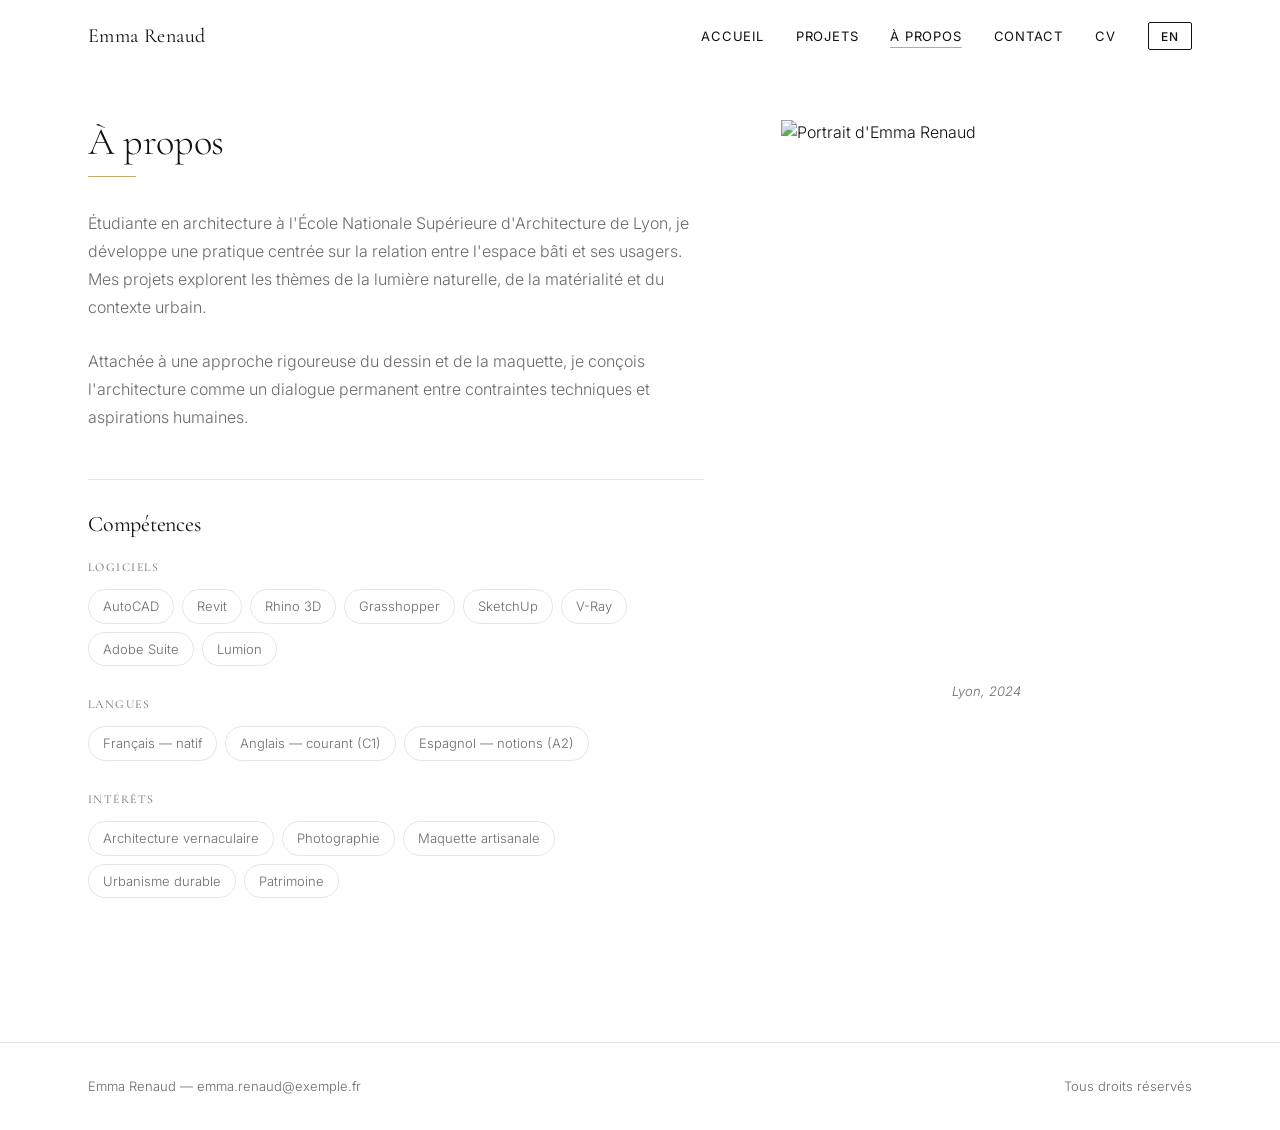
==== a-propos.html @ 85565e84 "feat: portfolio architecture statique — 5 pages, bilingue FR/EN, 8 projets fictifs Structure complèt" ====
<!DOCTYPE html>
<html lang="fr">
<head>
  <meta charset="UTF-8">
  <meta name="viewport" content="width=device-width, initial-scale=1.0">
  <title>À propos — Emma Renaud Architecte</title>
  <meta name="description" content="À propos d'Emma Renaud, étudiante en architecture à Lyon.">

  <link rel="preconnect" href="https://fonts.googleapis.com">
  <link rel="preconnect" href="https://fonts.gstatic.com" crossorigin>
  <link rel="stylesheet" href="https://fonts.googleapis.com/css2?family=Cormorant+Garamond:ital,wght@0,300;0,400;0,600;1,300;1,400&family=Inter:wght@300;400;500&display=swap">

  <link rel="stylesheet" href="css/style.css">
  <link rel="stylesheet" href="css/animations.css">
</head>
<body>

  <!-- ── Navigation ── -->
  <nav class="nav" role="navigation" aria-label="Navigation principale">
    <div class="container nav__inner">
      <a href="index.html" class="nav__logo">Emma Renaud</a>

      <button class="nav-toggle" aria-label="Ouvrir le menu" aria-expanded="false">
        <span></span><span></span><span></span>
      </button>

      <ul class="nav-menu" role="list">
        <li><a href="index.html"    class="nav-link" data-i18n="nav.home">Accueil</a></li>
        <li><a href="projets.html"  class="nav-link" data-i18n="nav.projects">Projets</a></li>
        <li><a href="a-propos.html" class="nav-link" data-i18n="nav.about">À propos</a></li>
        <li><a href="contact.html"  class="nav-link" data-i18n="nav.contact">Contact</a></li>
        <li><a href="cv.html"       class="nav-link" data-i18n="nav.cv">CV</a></li>
        <li>
          <button id="lang-toggle" class="btn-lang" data-i18n="lang.toggle" aria-label="Changer la langue">EN</button>
        </li>
      </ul>
    </div>
  </nav>

  <main>
    <section class="section" style="padding-top: calc(var(--nav-height) + 3rem);">
      <div class="container">

        <div class="about-grid">

          <!-- ── Texte ── -->
          <div class="about-text">
            <div class="fade-in">
              <h1 class="section-title" data-i18n="about.title">À propos</h1>
              <span class="section-title-line"></span>
            </div>

            <div class="fade-in" style="margin-top: 2rem;" data-delay="1">
              <!-- REMPLACER : votre biographie -->
              <p data-i18n="about.bio.1">
                Étudiante en architecture à l'École Nationale Supérieure d'Architecture de Lyon,
                je développe une pratique centrée sur la relation entre l'espace bâti et ses usagers.
                Mes projets explorent les thèmes de la lumière naturelle, de la matérialité et du contexte urbain.
              </p>
              <br>
              <p data-i18n="about.bio.2">
                Attachée à une approche rigoureuse du dessin et de la maquette, je conçois l'architecture
                comme un dialogue permanent entre contraintes techniques et aspirations humaines.
              </p>
            </div>

            <!-- Compétences -->
            <div class="skills-section fade-in" data-delay="2">
              <h3 data-i18n="about.skills.title">Compétences</h3>

              <div class="skills-group">
                <!-- REMPLACER : vos logiciels -->
                <h4 data-i18n="about.software">Logiciels</h4>
                <div class="tags">
                  <span class="tag">AutoCAD</span>
                  <span class="tag">Revit</span>
                  <span class="tag">Rhino 3D</span>
                  <span class="tag">Grasshopper</span>
                  <span class="tag">SketchUp</span>
                  <span class="tag">V-Ray</span>
                  <span class="tag">Adobe Suite</span>
                  <span class="tag">Lumion</span>
                </div>
              </div>

              <div class="skills-group">
                <!-- REMPLACER : vos langues -->
                <h4 data-i18n="about.languages">Langues</h4>
                <div class="tags">
                  <span class="tag" data-i18n="about.lang.fr">Français — natif</span>
                  <span class="tag" data-i18n="about.lang.en">Anglais — courant (C1)</span>
                  <span class="tag" data-i18n="about.lang.es">Espagnol — notions (A2)</span>
                </div>
              </div>

              <div class="skills-group">
                <!-- REMPLACER : vos centres d'intérêt -->
                <h4 data-i18n="about.values.title">Intérêts</h4>
                <div class="tags">
                  <span class="tag">Architecture vernaculaire</span>
                  <span class="tag">Photographie</span>
                  <span class="tag">Maquette artisanale</span>
                  <span class="tag">Urbanisme durable</span>
                  <span class="tag">Patrimoine</span>
                </div>
              </div>
            </div>
          </div>

          <!-- ── Photo ── -->
          <div class="about-photo-wrapper slide-right">
            <!--
              REMPLACER IMAGE :
              Remplacer l'attribut src ci-dessous par votre photo :
              src="images/portrait.jpg"
            -->
            <img
              src="https://picsum.photos/seed/portrait-arch/600/800"
              alt="Portrait d'Emma Renaud"
              class="about-photo"
              data-i18n-alt="about.photo.alt"
              width="600"
              height="800"
            >
            <!-- REMPLACER : légende de la photo -->
            <p class="about-photo-caption">Lyon, 2024</p>
          </div>

        </div>
      </div>
    </section>
  </main>

  <!-- ── Footer ── -->
  <footer class="footer">
    <div class="container footer__inner">
      <p>Emma Renaud — <a href="mailto:emma.renaud@exemple.fr" class="link-underline">emma.renaud@exemple.fr</a></p>
      <p data-i18n="footer.rights">Tous droits réservés</p>
    </div>
  </footer>

  <script src="data/translations.js"></script>
  <script src="js/lang.js"></script>
  <script src="js/main.js"></script>

</body>
</html>
---- css/style.css ----
/* ============================================================
   style.css — Portfolio Emma Renaud, Architecte
   REMPLACER : "Emma Renaud" par votre nom partout dans ce projet
   ============================================================ */

/* ── Variables ───────────────────────────────────────────── */
:root {
  --font-serif:         'Cormorant Garamond', Georgia, serif;
  --font-sans:          'Inter', system-ui, -apple-system, sans-serif;

  --color-bg:           #FFFFFF;
  --color-text:         #111111;
  --color-muted:        #6B6B6B;
  --color-accent:       #C9A96E;
  --color-accent-dark:  #A8854A;
  --color-border:       #E5E5E5;
  --color-card-bg:      #F8F8F6;
  --color-overlay:      rgba(10, 10, 10, 0.72);

  --nav-height:         72px;
  --max-width:          1200px;
  --page-padding:       clamp(1.25rem, 5vw, 3rem);

  --radius:             2px;
  --transition-fast:    150ms ease;
  --transition-med:     300ms ease;
  --transition-slow:    600ms cubic-bezier(0.25, 0.46, 0.45, 0.94);
}

/* ── Reset ───────────────────────────────────────────────── */
*, *::before, *::after { box-sizing: border-box; margin: 0; padding: 0; }

html { scroll-behavior: smooth; font-size: 16px; }

body {
  font-family: var(--font-sans);
  font-weight: 300;
  background: var(--color-bg);
  color: var(--color-text);
  line-height: 1.6;
  -webkit-font-smoothing: antialiased;
}

img {
  display: block;
  max-width: 100%;
  height: auto;
}

a {
  color: inherit;
  text-decoration: none;
}

ul { list-style: none; }

button {
  font-family: inherit;
  cursor: pointer;
  border: none;
  background: none;
}

/* ── Typographie ─────────────────────────────────────────── */
h1, h2, h3, h4 {
  font-family: var(--font-serif);
  font-weight: 400;
  line-height: 1.15;
  letter-spacing: -0.01em;
}

h1 { font-size: clamp(3rem, 8vw, 7rem); }
h2 { font-size: clamp(2rem, 4vw, 3.5rem); }
h3 { font-size: clamp(1.25rem, 2vw, 1.75rem); }
h4 { font-size: 1.125rem; }

p {
  font-size: 1rem;
  line-height: 1.75;
  color: var(--color-muted);
}

/* ── Utilitaires ─────────────────────────────────────────── */
.container {
  width: 100%;
  max-width: var(--max-width);
  margin-inline: auto;
  padding-inline: var(--page-padding);
}

.section {
  padding-block: clamp(4rem, 10vw, 7rem);
}

.section-title {
  font-family: var(--font-serif);
  font-size: clamp(1.75rem, 3vw, 2.5rem);
  font-weight: 300;
  margin-bottom: 0.5rem;
}

.section-subtitle {
  font-size: 0.9375rem;
  color: var(--color-muted);
  margin-bottom: 3rem;
}

.text-accent { color: var(--color-accent); }

/* ── Boutons ─────────────────────────────────────────────── */
.btn {
  display: inline-flex;
  align-items: center;
  gap: 0.5rem;
  padding: 0.875rem 2rem;
  font-family: var(--font-sans);
  font-size: 0.8125rem;
  font-weight: 500;
  letter-spacing: 0.08em;
  text-transform: uppercase;
  transition: background var(--transition-fast), color var(--transition-fast), border-color var(--transition-fast);
  border-radius: var(--radius);
}

.btn-primary {
  background: var(--color-text);
  color: var(--color-bg);
  border: 1px solid var(--color-text);
}
.btn-primary:hover {
  background: var(--color-accent);
  border-color: var(--color-accent);
}

.btn-outline {
  background: transparent;
  color: var(--color-text);
  border: 1px solid var(--color-text);
}
.btn-outline:hover {
  background: var(--color-text);
  color: var(--color-bg);
}

.btn-outline-light {
  background: transparent;
  color: var(--color-bg);
  border: 1px solid rgba(255, 255, 255, 0.6);
}
.btn-outline-light:hover {
  background: var(--color-bg);
  color: var(--color-text);
  border-color: var(--color-bg);
}

/* ── Navigation ──────────────────────────────────────────── */
.nav {
  position: fixed;
  top: 0;
  left: 0;
  right: 0;
  z-index: 100;
  height: var(--nav-height);
  transition: background var(--transition-med), box-shadow var(--transition-med);
}

.nav--scrolled {
  background: rgba(255, 255, 255, 0.96);
  backdrop-filter: blur(12px);
  -webkit-backdrop-filter: blur(12px);
  box-shadow: 0 1px 0 var(--color-border);
}

/* Nav transparente sur hero uniquement */
.nav--hero {
  background: transparent;
}
.nav--hero .nav__logo,
.nav--hero .nav-link,
.nav--hero .btn-lang {
  color: #FFFFFF;
}
.nav--hero.nav--scrolled .nav__logo,
.nav--hero.nav--scrolled .nav-link,
.nav--hero.nav--scrolled .btn-lang {
  color: var(--color-text);
}

.nav__inner {
  display: flex;
  align-items: center;
  justify-content: space-between;
  height: 100%;
}

.nav__logo {
  font-family: var(--font-serif);
  font-size: 1.25rem;
  font-weight: 400;
  letter-spacing: 0.02em;
  transition: color var(--transition-fast);
  flex-shrink: 0;
}
.nav__logo:hover { color: var(--color-accent); }

.nav-menu {
  display: flex;
  align-items: center;
  gap: 2rem;
}

.nav-link {
  position: relative;
  font-size: 0.8125rem;
  font-weight: 400;
  letter-spacing: 0.06em;
  text-transform: uppercase;
  transition: color var(--transition-fast);
  padding-bottom: 2px;
}

.nav-link::after {
  content: '';
  position: absolute;
  bottom: -2px;
  left: 0;
  right: 0;
  height: 1px;
  background: var(--color-accent);
  transform: scaleX(0);
  transform-origin: left;
  transition: transform var(--transition-med);
}

.nav-link:hover::after,
.nav-link.active::after {
  transform: scaleX(1);
}

.nav-link:hover { color: var(--color-accent); }

.btn-lang {
  font-size: 0.75rem;
  font-weight: 500;
  letter-spacing: 0.1em;
  text-transform: uppercase;
  padding: 0.35rem 0.75rem;
  border: 1px solid currentColor;
  border-radius: var(--radius);
  transition: background var(--transition-fast), color var(--transition-fast);
  color: inherit;
}
.btn-lang:hover {
  background: var(--color-accent);
  color: #fff;
  border-color: var(--color-accent);
}

/* Hamburger — mobile */
.nav-toggle {
  display: none;
  flex-direction: column;
  gap: 5px;
  padding: 6px;
  z-index: 110;
}
.nav-toggle span {
  display: block;
  width: 24px;
  height: 1.5px;
  background: currentColor;
  transition: transform var(--transition-med), opacity var(--transition-fast);
  transform-origin: center;
}
.nav-toggle[aria-expanded="true"] span:nth-child(1) { transform: translateY(6.5px) rotate(45deg); }
.nav-toggle[aria-expanded="true"] span:nth-child(2) { opacity: 0; }
.nav-toggle[aria-expanded="true"] span:nth-child(3) { transform: translateY(-6.5px) rotate(-45deg); }

/* ── Hero (index.html) ───────────────────────────────────── */
.hero {
  position: relative;
  min-height: 100dvh;
  display: flex;
  align-items: center;
  justify-content: center;
  text-align: center;
  overflow: hidden;
  background: #0f0f0f;
  color: #fff;
}

.hero__bg {
  position: absolute;
  inset: 0;
  /* REMPLACER IMAGE HERO → background-image: url('images/hero.jpg'); */
  background-image:
    linear-gradient(160deg, #1a1a2e 0%, #0f0f0f 60%, #1a0a00 100%);
  background-size: cover;
  background-position: center;
  opacity: 0.85;
}

.hero__overlay {
  position: absolute;
  inset: 0;
  background: linear-gradient(to bottom, rgba(0,0,0,0.2) 0%, rgba(0,0,0,0.5) 100%);
}

.hero__content {
  position: relative;
  z-index: 1;
  max-width: 800px;
  padding-inline: var(--page-padding);
}

.hero__eyebrow {
  font-size: 0.8125rem;
  font-weight: 400;
  letter-spacing: 0.2em;
  text-transform: uppercase;
  color: var(--color-accent);
  margin-bottom: 1.5rem;
}

.hero__title {
  font-family: var(--font-serif);
  font-size: clamp(3.5rem, 10vw, 8rem);
  font-weight: 300;
  line-height: 1.05;
  color: #fff;
  margin-bottom: 1.5rem;
}

.hero__tagline {
  font-size: clamp(1rem, 2vw, 1.25rem);
  font-weight: 300;
  color: rgba(255,255,255,0.7);
  letter-spacing: 0.03em;
  margin-bottom: 2.5rem;
}

.hero__cta {
  display: inline-flex;
  gap: 1rem;
  flex-wrap: wrap;
  justify-content: center;
}

.hero__scroll {
  position: absolute;
  bottom: 2rem;
  left: 50%;
  transform: translateX(-50%);
  display: flex;
  flex-direction: column;
  align-items: center;
  gap: 0.5rem;
  font-size: 0.6875rem;
  letter-spacing: 0.15em;
  text-transform: uppercase;
  color: rgba(255,255,255,0.5);
  z-index: 1;
}

.hero__scroll-line {
  width: 1px;
  height: 48px;
  background: linear-gradient(to bottom, rgba(255,255,255,0.5), transparent);
  animation: scrollPulse 2s ease-in-out infinite;
}

@keyframes scrollPulse {
  0%, 100% { opacity: 0.5; transform: scaleY(1); }
  50%       { opacity: 1;   transform: scaleY(0.6); }
}

/* ── Grille projets ──────────────────────────────────────── */
.projects-grid {
  display: grid;
  grid-template-columns: repeat(auto-fill, minmax(340px, 1fr));
  gap: 1.5rem;
}

.project-card {
  position: relative;
  background: var(--color-card-bg);
  overflow: hidden;
  border-radius: var(--radius);
  cursor: pointer;
}

.project-card__img-wrapper {
  position: relative;
  overflow: hidden;
  aspect-ratio: 4 / 3;
  background: var(--color-border);
}

.project-img {
  width: 100%;
  height: 100%;
  object-fit: cover;
  transition: transform var(--transition-slow);
}

.project-card:hover .project-img {
  transform: scale(1.05);
}

.project-overlay {
  position: absolute;
  inset: 0;
  background: var(--color-overlay);
  display: flex;
  align-items: flex-end;
  padding: 1.25rem;
  opacity: 0;
  transition: opacity var(--transition-med);
}

.project-card:hover .project-overlay {
  opacity: 1;
}

.project-overlay__type {
  font-size: 0.75rem;
  font-weight: 400;
  letter-spacing: 0.1em;
  text-transform: uppercase;
  color: rgba(255,255,255,0.85);
  border-bottom: 1px solid var(--color-accent);
  padding-bottom: 2px;
}

.project-card__info {
  padding: 1.25rem 1.25rem 1.5rem;
}

.project-card__title {
  font-family: var(--font-serif);
  font-size: 1.375rem;
  font-weight: 400;
  margin-bottom: 0.25rem;
  transition: color var(--transition-fast);
}

.project-card:hover .project-card__title {
  color: var(--color-accent);
}

.project-card__meta {
  font-size: 0.8125rem;
  color: var(--color-muted);
  font-weight: 300;
}

/* ── À propos ────────────────────────────────────────────── */
.about-grid {
  display: grid;
  grid-template-columns: 3fr 2fr;
  gap: clamp(2rem, 6vw, 5rem);
  align-items: start;
}

.about-text p + p {
  margin-top: 1.25rem;
}

.about-text h2 {
  margin-bottom: 1.5rem;
}

.about-photo-wrapper {
  position: relative;
}

.about-photo {
  width: 100%;
  aspect-ratio: 3 / 4;
  object-fit: cover;
  filter: grayscale(20%);
  transition: filter var(--transition-med);
}

.about-photo:hover { filter: grayscale(0%); }

.about-photo-caption {
  margin-top: 0.75rem;
  font-size: 0.8125rem;
  color: var(--color-muted);
  text-align: center;
  font-style: italic;
}

.skills-section {
  margin-top: 3rem;
  padding-top: 2rem;
  border-top: 1px solid var(--color-border);
}

.skills-section h3 {
  font-family: var(--font-serif);
  font-size: 1.375rem;
  font-weight: 400;
  margin-bottom: 1.5rem;
}

.skills-group {
  margin-bottom: 2rem;
}

.skills-group h4 {
  font-size: 0.75rem;
  letter-spacing: 0.12em;
  text-transform: uppercase;
  color: var(--color-muted);
  margin-bottom: 0.875rem;
}

.tags {
  display: flex;
  flex-wrap: wrap;
  gap: 0.5rem;
}

.tag {
  padding: 0.375rem 0.875rem;
  font-size: 0.8125rem;
  border: 1px solid var(--color-border);
  border-radius: 100px;
  color: var(--color-muted);
  transition: border-color var(--transition-fast), color var(--transition-fast);
}

.tag:hover {
  border-color: var(--color-accent);
  color: var(--color-accent);
}

/* ── Contact ─────────────────────────────────────────────── */
.contact-grid {
  display: grid;
  grid-template-columns: 1fr 1fr;
  gap: clamp(2rem, 6vw, 5rem);
  align-items: start;
}

.contact-info h2 {
  margin-bottom: 1rem;
}

.contact-info p {
  margin-bottom: 2rem;
}

.contact-detail {
  display: flex;
  flex-direction: column;
  gap: 1rem;
}

.contact-detail-item {
  display: flex;
  flex-direction: column;
  gap: 0.2rem;
}

.contact-detail-label {
  font-size: 0.6875rem;
  font-weight: 500;
  letter-spacing: 0.12em;
  text-transform: uppercase;
  color: var(--color-muted);
}

.contact-detail-value {
  font-size: 0.9375rem;
  color: var(--color-text);
}

.contact-detail-value a:hover { color: var(--color-accent); }

/* Formulaire */
.form {
  display: flex;
  flex-direction: column;
  gap: 1.25rem;
}

.form-group {
  display: flex;
  flex-direction: column;
  gap: 0.375rem;
}

.form-label {
  font-size: 0.75rem;
  font-weight: 500;
  letter-spacing: 0.08em;
  text-transform: uppercase;
  color: var(--color-muted);
}

.form-input,
.form-select,
.form-textarea {
  width: 100%;
  padding: 0.875rem 1rem;
  font-family: var(--font-sans);
  font-size: 0.9375rem;
  font-weight: 300;
  color: var(--color-text);
  background: var(--color-bg);
  border: 1px solid var(--color-border);
  border-radius: var(--radius);
  outline: none;
  transition: border-color var(--transition-fast), box-shadow var(--transition-fast);
  appearance: none;
}

.form-input:focus,
.form-select:focus,
.form-textarea:focus {
  border-color: var(--color-accent);
  box-shadow: 0 0 0 3px rgba(201, 169, 110, 0.15);
}

.form-textarea {
  min-height: 140px;
  resize: vertical;
}

.form-checkbox {
  display: flex;
  align-items: flex-start;
  gap: 0.75rem;
  cursor: pointer;
}

.form-checkbox input[type="checkbox"] {
  width: 16px;
  height: 16px;
  min-width: 16px;
  margin-top: 3px;
  accent-color: var(--color-accent);
  cursor: pointer;
}

.form-checkbox-label {
  font-size: 0.8125rem;
  color: var(--color-muted);
  line-height: 1.5;
}

.form-success {
  display: none;
  padding: 1rem 1.25rem;
  background: rgba(201, 169, 110, 0.1);
  border: 1px solid rgba(201, 169, 110, 0.3);
  border-radius: var(--radius);
  color: var(--color-accent-dark);
  font-size: 0.9375rem;
}

/* ── CV ──────────────────────────────────────────────────── */
.cv-header {
  display: flex;
  align-items: flex-end;
  justify-content: space-between;
  margin-bottom: 3rem;
  padding-bottom: 2rem;
  border-bottom: 1px solid var(--color-border);
  flex-wrap: wrap;
  gap: 1.5rem;
}

.cv-header h1 {
  font-size: clamp(2rem, 4vw, 3rem);
  font-weight: 300;
}

.cv-header-sub {
  font-size: 1rem;
  color: var(--color-muted);
  margin-top: 0.25rem;
}

.cv-columns {
  display: grid;
  grid-template-columns: 2fr 1fr;
  gap: clamp(2rem, 5vw, 4rem);
  align-items: start;
}

.cv-section {
  margin-bottom: 3rem;
}

.cv-section-title {
  font-size: 0.6875rem;
  font-weight: 500;
  letter-spacing: 0.18em;
  text-transform: uppercase;
  color: var(--color-accent);
  margin-bottom: 1.5rem;
  padding-bottom: 0.5rem;
  border-bottom: 1px solid var(--color-border);
}

.cv-timeline {
  display: flex;
  flex-direction: column;
  gap: 0;
}

.cv-entry {
  position: relative;
  padding-left: 1.5rem;
  padding-bottom: 2rem;
}

.cv-entry::before {
  content: '';
  position: absolute;
  left: 0;
  top: 8px;
  bottom: 0;
  width: 1px;
  background: var(--color-border);
}

.cv-entry::after {
  content: '';
  position: absolute;
  left: -3px;
  top: 8px;
  width: 7px;
  height: 7px;
  border-radius: 50%;
  background: var(--color-accent);
}

.cv-entry:last-child::before { display: none; }

.cv-entry-period {
  font-size: 0.75rem;
  font-weight: 500;
  letter-spacing: 0.08em;
  color: var(--color-accent);
  margin-bottom: 0.25rem;
}

.cv-entry-title {
  font-family: var(--font-serif);
  font-size: 1.125rem;
  font-weight: 400;
  margin-bottom: 0.125rem;
}

.cv-entry-subtitle {
  font-size: 0.875rem;
  color: var(--color-muted);
  margin-bottom: 0.5rem;
}

.cv-entry-desc {
  font-size: 0.875rem;
  color: var(--color-muted);
  line-height: 1.65;
}

.cv-sidebar .cv-section {
  margin-bottom: 2.5rem;
}

.cv-skill-item {
  display: flex;
  justify-content: space-between;
  align-items: center;
  padding: 0.5rem 0;
  border-bottom: 1px solid var(--color-border);
  font-size: 0.875rem;
}

.cv-skill-item:first-child { border-top: 1px solid var(--color-border); }

.cv-skill-name { color: var(--color-text); }
.cv-skill-level { color: var(--color-muted); font-size: 0.8125rem; }

/* ── Footer ──────────────────────────────────────────────── */
.footer {
  padding-block: 2rem;
  border-top: 1px solid var(--color-border);
  margin-top: auto;
}

.footer__inner {
  display: flex;
  justify-content: space-between;
  align-items: center;
  flex-wrap: wrap;
  gap: 0.75rem;
}

.footer p {
  font-size: 0.8125rem;
  color: var(--color-muted);
}

.footer a:hover { color: var(--color-accent); }

/* ── Divider ─────────────────────────────────────────────── */
.divider {
  width: 48px;
  height: 1px;
  background: var(--color-accent);
  margin-block: 1.5rem;
}

/* ── Responsive ──────────────────────────────────────────── */
@media (max-width: 900px) {
  .about-grid { grid-template-columns: 1fr; }
  .about-photo-wrapper { order: -1; max-width: 320px; }
  .contact-grid { grid-template-columns: 1fr; }
  .cv-columns { grid-template-columns: 1fr; }
}

@media (max-width: 640px) {
  .projects-grid {
    grid-template-columns: 1fr;
  }

  .nav-toggle { display: flex; }

  .nav-menu {
    position: fixed;
    top: var(--nav-height);
    left: 0;
    right: 0;
    background: rgba(255, 255, 255, 0.97);
    backdrop-filter: blur(12px);
    flex-direction: column;
    padding: 1.5rem var(--page-padding) 2rem;
    gap: 1.25rem;
    transform: translateY(-120%);
    opacity: 0;
    transition: transform var(--transition-med), opacity var(--transition-med);
    pointer-events: none;
    box-shadow: 0 8px 24px rgba(0,0,0,0.08);
  }

  .nav-menu.open {
    transform: translateY(0);
    opacity: 1;
    pointer-events: auto;
  }

  .nav-link { font-size: 1rem; padding: 0.25rem 0; }

  .footer__inner { flex-direction: column; text-align: center; }
}
---- css/animations.css ----
/* ============================================================
   animations.css — Transitions et effets du portfolio
   ============================================================ */

/* ── Transition de page ──────────────────────────────────── */
body {
  animation: pageFadeIn 0.45s ease both;
}

@keyframes pageFadeIn {
  from { opacity: 0; transform: translateY(8px); }
  to   { opacity: 1; transform: translateY(0); }
}

/* ── Révélation au scroll (Intersection Observer) ────────── */
.fade-in {
  opacity: 0;
  transform: translateY(28px);
  transition: opacity 0.65s ease, transform 0.65s ease;
}

.fade-in.visible {
  opacity: 1;
  transform: translateY(0);
}

/* Variantes de délai pour effet stagger sur les cartes */
.fade-in[data-delay="1"] { transition-delay:  80ms; }
.fade-in[data-delay="2"] { transition-delay: 160ms; }
.fade-in[data-delay="3"] { transition-delay: 240ms; }
.fade-in[data-delay="4"] { transition-delay: 320ms; }
.fade-in[data-delay="5"] { transition-delay: 400ms; }
.fade-in[data-delay="6"] { transition-delay: 480ms; }
.fade-in[data-delay="7"] { transition-delay: 560ms; }
.fade-in[data-delay="8"] { transition-delay: 640ms; }

/* Variante slide-right (utilisée sur À propos) */
.slide-right {
  opacity: 0;
  transform: translateX(-24px);
  transition: opacity 0.65s ease, transform 0.65s ease;
}
.slide-right.visible {
  opacity: 1;
  transform: translateX(0);
}

/* ── Hero — révélation séquentielle ──────────────────────── */
.hero-animate-1 { animation: heroReveal 1s cubic-bezier(0.25, 0.46, 0.45, 0.94) 0.2s both; }
.hero-animate-2 { animation: heroReveal 1s cubic-bezier(0.25, 0.46, 0.45, 0.94) 0.45s both; }
.hero-animate-3 { animation: heroReveal 1s cubic-bezier(0.25, 0.46, 0.45, 0.94) 0.7s both; }
.hero-animate-4 { animation: heroReveal 1s cubic-bezier(0.25, 0.46, 0.45, 0.94) 0.95s both; }

@keyframes heroReveal {
  from {
    opacity: 0;
    transform: translateY(36px);
  }
  to {
    opacity: 1;
    transform: translateY(0);
  }
}

/* ── Barre de chargement (fine ligne accent en haut) ─────── */
.page-loader {
  position: fixed;
  top: 0;
  left: 0;
  height: 2px;
  background: var(--color-accent);
  z-index: 9999;
  animation: pageLoad 0.6s ease-out both;
}

@keyframes pageLoad {
  from { width: 0%; }
  to   { width: 100%; opacity: 0; }
}

/* ── Hover liens avec soulignement ───────────────────────── */
.link-underline {
  position: relative;
  display: inline-block;
}

.link-underline::after {
  content: '';
  position: absolute;
  bottom: -2px;
  left: 0;
  width: 100%;
  height: 1px;
  background: var(--color-accent);
  transform: scaleX(0);
  transform-origin: right;
  transition: transform 0.35s ease;
}

.link-underline:hover::after {
  transform: scaleX(1);
  transform-origin: left;
}

/* ── Indicateur de scroll (hero) ─────────────────────────── */
@keyframes scrollBounce {
  0%, 100% { transform: translateX(-50%) translateY(0); }
  50%       { transform: translateX(-50%) translateY(6px); }
}

.hero__scroll {
  animation: scrollBounce 2.5s ease-in-out infinite;
}

/* ── Accent animé sur les titres de section ──────────────── */
.section-title-line {
  display: block;
  width: 0;
  height: 1px;
  background: var(--color-accent);
  margin-top: 0.75rem;
  transition: width 0.8s cubic-bezier(0.25, 0.46, 0.45, 0.94) 0.3s;
}

.visible .section-title-line,
.fade-in.visible .section-title-line {
  width: 48px;
}

/* ── Réduction des animations (accessibilité) ────────────── */
@media (prefers-reduced-motion: reduce) {
  *, *::before, *::after {
    animation-duration: 0.01ms !important;
    animation-iteration-count: 1 !important;
    transition-duration: 0.01ms !important;
  }

  .fade-in,
  .slide-right {
    opacity: 1;
    transform: none;
  }
}
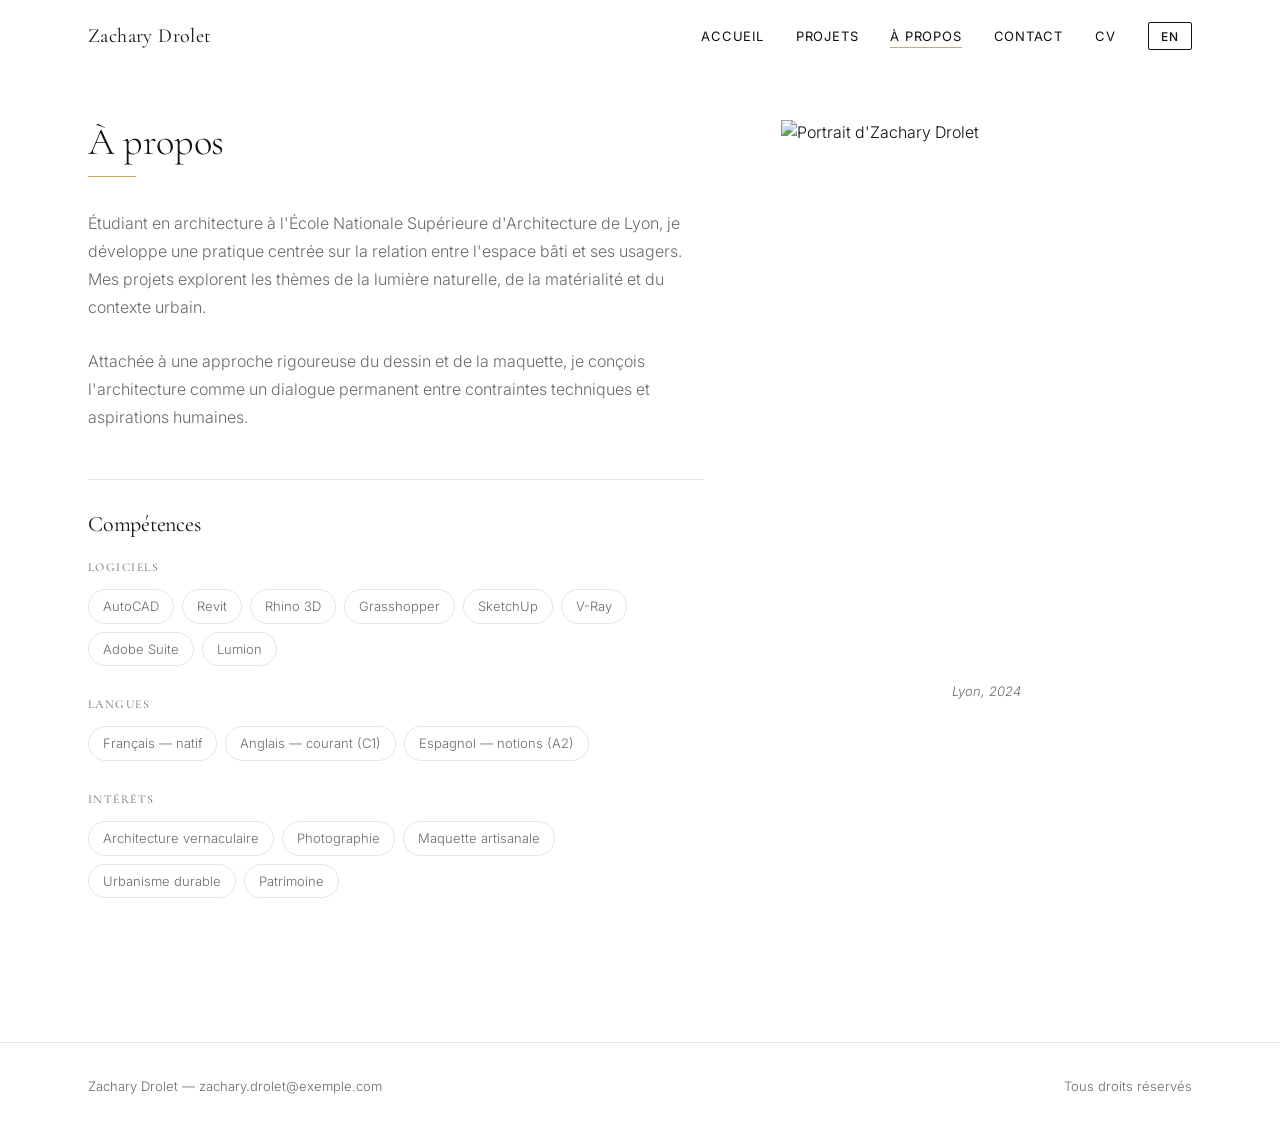
==== commit fca5df1c: "feat: nom Zachary Drolet, pages projet individuelles, contact simplifié - Remplacement de tous les c" ====
--- a/a-propos.html
+++ b/a-propos.html
@@ -3,8 +3,8 @@
 <head>
   <meta charset="UTF-8">
   <meta name="viewport" content="width=device-width, initial-scale=1.0">
-  <title>À propos — Emma Renaud Architecte</title>
-  <meta name="description" content="À propos d'Emma Renaud, étudiante en architecture à Lyon.">
+  <title>À propos — Zachary Drolet Architecte</title>
+  <meta name="description" content="À propos de Zachary Drolet, étudiant en architecture.">
 
   <link rel="preconnect" href="https://fonts.googleapis.com">
   <link rel="preconnect" href="https://fonts.gstatic.com" crossorigin>
@@ -18,7 +18,7 @@
   <!-- ── Navigation ── -->
   <nav class="nav" role="navigation" aria-label="Navigation principale">
     <div class="container nav__inner">
-      <a href="index.html" class="nav__logo">Emma Renaud</a>
+      <a href="index.html" class="nav__logo">Zachary Drolet</a>
 
       <button class="nav-toggle" aria-label="Ouvrir le menu" aria-expanded="false">
         <span></span><span></span><span></span>
@@ -116,7 +116,7 @@
             -->
             <img
               src="https://picsum.photos/seed/portrait-arch/600/800"
-              alt="Portrait d'Emma Renaud"
+              alt="Portrait d'Zachary Drolet"
               class="about-photo"
               data-i18n-alt="about.photo.alt"
               width="600"
@@ -134,7 +134,7 @@
   <!-- ── Footer ── -->
   <footer class="footer">
     <div class="container footer__inner">
-      <p>Emma Renaud — <a href="mailto:emma.renaud@exemple.fr" class="link-underline">emma.renaud@exemple.fr</a></p>
+      <p>Zachary Drolet — <a href="mailto:zachary.drolet@exemple.com" class="link-underline">zachary.drolet@exemple.com</a></p>
       <p data-i18n="footer.rights">Tous droits réservés</p>
     </div>
   </footer>
--- a/css/style.css
+++ b/css/style.css
@@ -383,10 +383,13 @@
 
 .project-card {
   position: relative;
+  display: block;
   background: var(--color-card-bg);
   overflow: hidden;
   border-radius: var(--radius);
   cursor: pointer;
+  text-decoration: none;
+  color: inherit;
 }
 
 .project-card__img-wrapper {
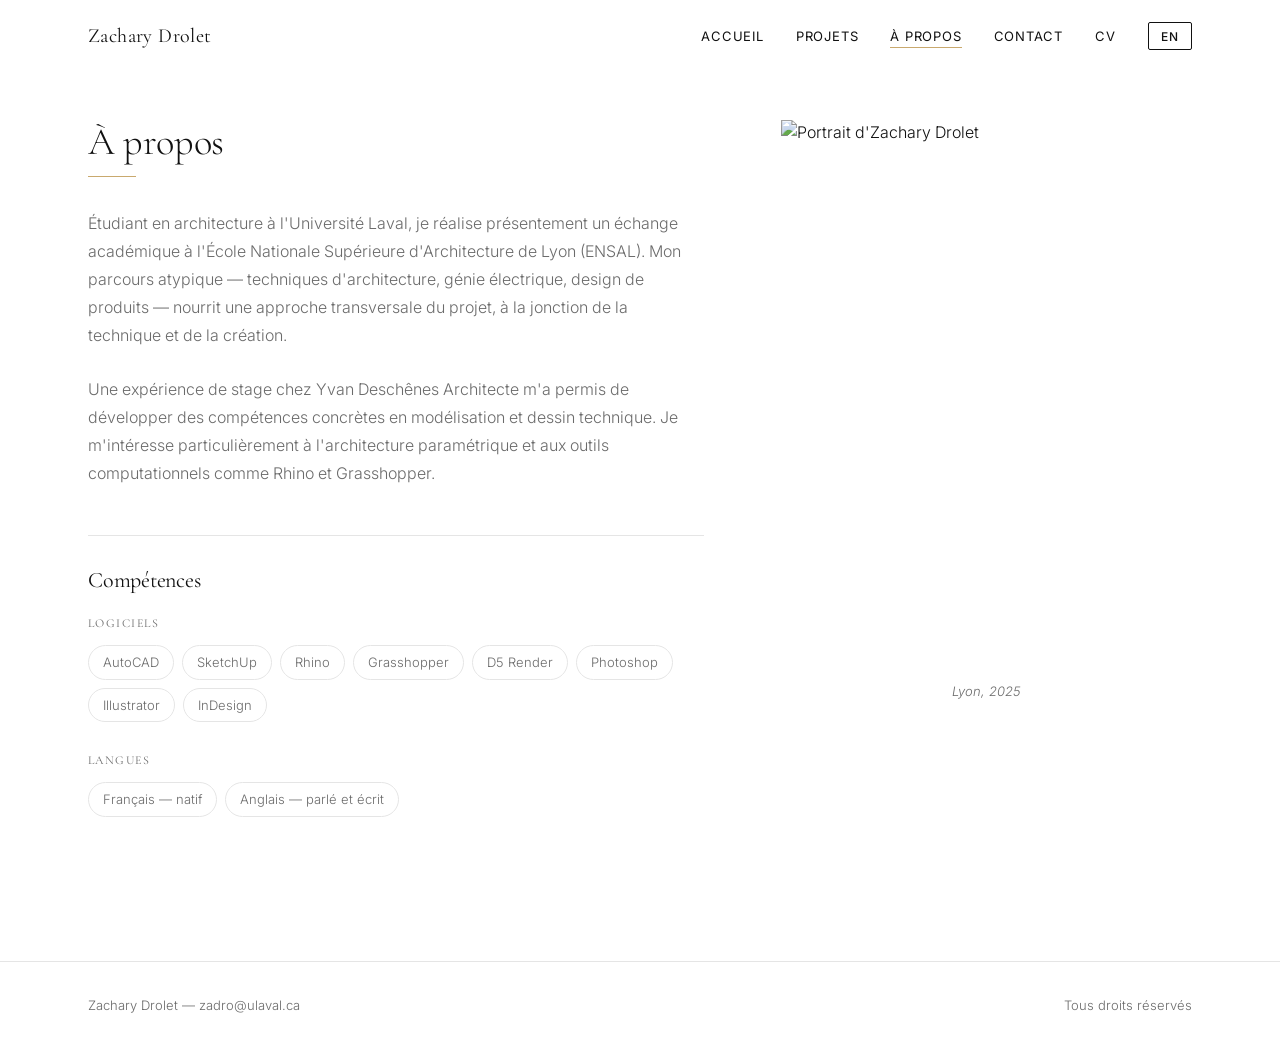
==== commit cba34d5b: "feat: mise à jour avec les informations réelles de Zachary Drolet - Email : zadro@ulaval.ca (tous le" ====
--- a/a-propos.html
+++ b/a-propos.html
@@ -51,16 +51,17 @@
             </div>
 
             <div class="fade-in" style="margin-top: 2rem;" data-delay="1">
-              <!-- REMPLACER : votre biographie -->
               <p data-i18n="about.bio.1">
-                Étudiante en architecture à l'École Nationale Supérieure d'Architecture de Lyon,
-                je développe une pratique centrée sur la relation entre l'espace bâti et ses usagers.
-                Mes projets explorent les thèmes de la lumière naturelle, de la matérialité et du contexte urbain.
+                Étudiant en architecture à l'Université Laval, je réalise présentement un échange académique
+                à l'École Nationale Supérieure d'Architecture de Lyon (ENSAL). Mon parcours atypique —
+                techniques d'architecture, génie électrique, design de produits — nourrit une approche
+                transversale du projet, à la jonction de la technique et de la création.
               </p>
               <br>
               <p data-i18n="about.bio.2">
-                Attachée à une approche rigoureuse du dessin et de la maquette, je conçois l'architecture
-                comme un dialogue permanent entre contraintes techniques et aspirations humaines.
+                Une expérience de stage chez Yvan Deschênes Architecte m'a permis de développer des
+                compétences concrètes en modélisation et dessin technique. Je m'intéresse particulièrement
+                à l'architecture paramétrique et aux outils computationnels comme Rhino et Grasshopper.
               </p>
             </div>
 
@@ -69,39 +70,24 @@
               <h3 data-i18n="about.skills.title">Compétences</h3>
 
               <div class="skills-group">
-                <!-- REMPLACER : vos logiciels -->
                 <h4 data-i18n="about.software">Logiciels</h4>
                 <div class="tags">
                   <span class="tag">AutoCAD</span>
-                  <span class="tag">Revit</span>
-                  <span class="tag">Rhino 3D</span>
+                  <span class="tag">SketchUp</span>
+                  <span class="tag">Rhino</span>
                   <span class="tag">Grasshopper</span>
-                  <span class="tag">SketchUp</span>
-                  <span class="tag">V-Ray</span>
-                  <span class="tag">Adobe Suite</span>
-                  <span class="tag">Lumion</span>
+                  <span class="tag">D5 Render</span>
+                  <span class="tag">Photoshop</span>
+                  <span class="tag">Illustrator</span>
+                  <span class="tag">InDesign</span>
                 </div>
               </div>
 
               <div class="skills-group">
-                <!-- REMPLACER : vos langues -->
                 <h4 data-i18n="about.languages">Langues</h4>
                 <div class="tags">
                   <span class="tag" data-i18n="about.lang.fr">Français — natif</span>
-                  <span class="tag" data-i18n="about.lang.en">Anglais — courant (C1)</span>
-                  <span class="tag" data-i18n="about.lang.es">Espagnol — notions (A2)</span>
-                </div>
-              </div>
-
-              <div class="skills-group">
-                <!-- REMPLACER : vos centres d'intérêt -->
-                <h4 data-i18n="about.values.title">Intérêts</h4>
-                <div class="tags">
-                  <span class="tag">Architecture vernaculaire</span>
-                  <span class="tag">Photographie</span>
-                  <span class="tag">Maquette artisanale</span>
-                  <span class="tag">Urbanisme durable</span>
-                  <span class="tag">Patrimoine</span>
+                  <span class="tag" data-i18n="about.lang.en">Anglais — parlé et écrit</span>
                 </div>
               </div>
             </div>
@@ -122,8 +108,7 @@
               width="600"
               height="800"
             >
-            <!-- REMPLACER : légende de la photo -->
-            <p class="about-photo-caption">Lyon, 2024</p>
+            <p class="about-photo-caption">Lyon, 2025</p>
           </div>
 
         </div>
@@ -134,7 +119,7 @@
   <!-- ── Footer ── -->
   <footer class="footer">
     <div class="container footer__inner">
-      <p>Zachary Drolet — <a href="mailto:zachary.drolet@exemple.com" class="link-underline">zachary.drolet@exemple.com</a></p>
+      <p>Zachary Drolet — <a href="mailto:zadro@ulaval.ca" class="link-underline">zadro@ulaval.ca</a></p>
       <p data-i18n="footer.rights">Tous droits réservés</p>
     </div>
   </footer>
--- a/css/style.css
+++ b/css/style.css
@@ -289,6 +289,16 @@
   color: #fff;
 }
 
+/* Canvas du maillage paramétrique */
+#hero-canvas {
+  position: absolute;
+  inset: 0;
+  width: 100%;
+  height: 100%;
+  display: block;
+}
+
+/* Fallback si JS désactivé ou prefers-reduced-motion */
 .hero__bg {
   position: absolute;
   inset: 0;
@@ -303,7 +313,20 @@
 .hero__overlay {
   position: absolute;
   inset: 0;
-  background: linear-gradient(to bottom, rgba(0,0,0,0.2) 0%, rgba(0,0,0,0.5) 100%);
+  background: linear-gradient(to bottom, rgba(0,0,0,0.2) 0%, rgba(0,0,0,0.45) 70%, rgba(0,0,0,0) 100%);
+}
+
+/* Dégradé de fondu vers le blanc en bas du hero */
+.hero::after {
+  content: '';
+  position: absolute;
+  bottom: 0;
+  left: 0;
+  right: 0;
+  height: 220px;
+  background: linear-gradient(to bottom, transparent 0%, var(--color-bg) 100%);
+  z-index: 2;
+  pointer-events: none;
 }
 
 .hero__content {
@@ -344,6 +367,37 @@
   gap: 1rem;
   flex-wrap: wrap;
   justify-content: center;
+}
+
+/* Wrapper SVG du titre tracé */
+.hero__title-svg-wrapper {
+  width: 100%;
+  max-width: 860px;
+  margin: 0.5rem auto 0;
+  line-height: 1;
+}
+
+.hero__title-svg {
+  width: 100%;
+  height: auto;
+  overflow: visible;
+  display: block;
+}
+
+/* Les lignes SVG : fill blanc par défaut (fallback sans JS) */
+.hero-draw-line {
+  fill: rgba(255, 255, 255, 0.95);
+  stroke: none;
+}
+
+/* Éléments qui apparaissent après le tracé du titre
+   opacity:0 est appliqué par JS seulement si les animations sont actives */
+.hero-extra {
+  opacity: 1;
+}
+
+.hero-extra--active {
+  animation: heroReveal 0.9s cubic-bezier(0.25, 0.46, 0.45, 0.94) both;
 }
 
 .hero__scroll {
@@ -858,6 +912,14 @@
     pointer-events: auto;
   }
 
+  /* Forcer couleur sombre dans le menu mobile ouvert (fond blanc) */
+  .nav-menu.open .nav-link,
+  .nav-menu.open .btn-lang,
+  .nav--hero .nav-menu.open .nav-link,
+  .nav--hero .nav-menu.open .btn-lang {
+    color: var(--color-text);
+  }
+
   .nav-link { font-size: 1rem; padding: 0.25rem 0; }
 
   .footer__inner { flex-direction: column; text-align: center; }
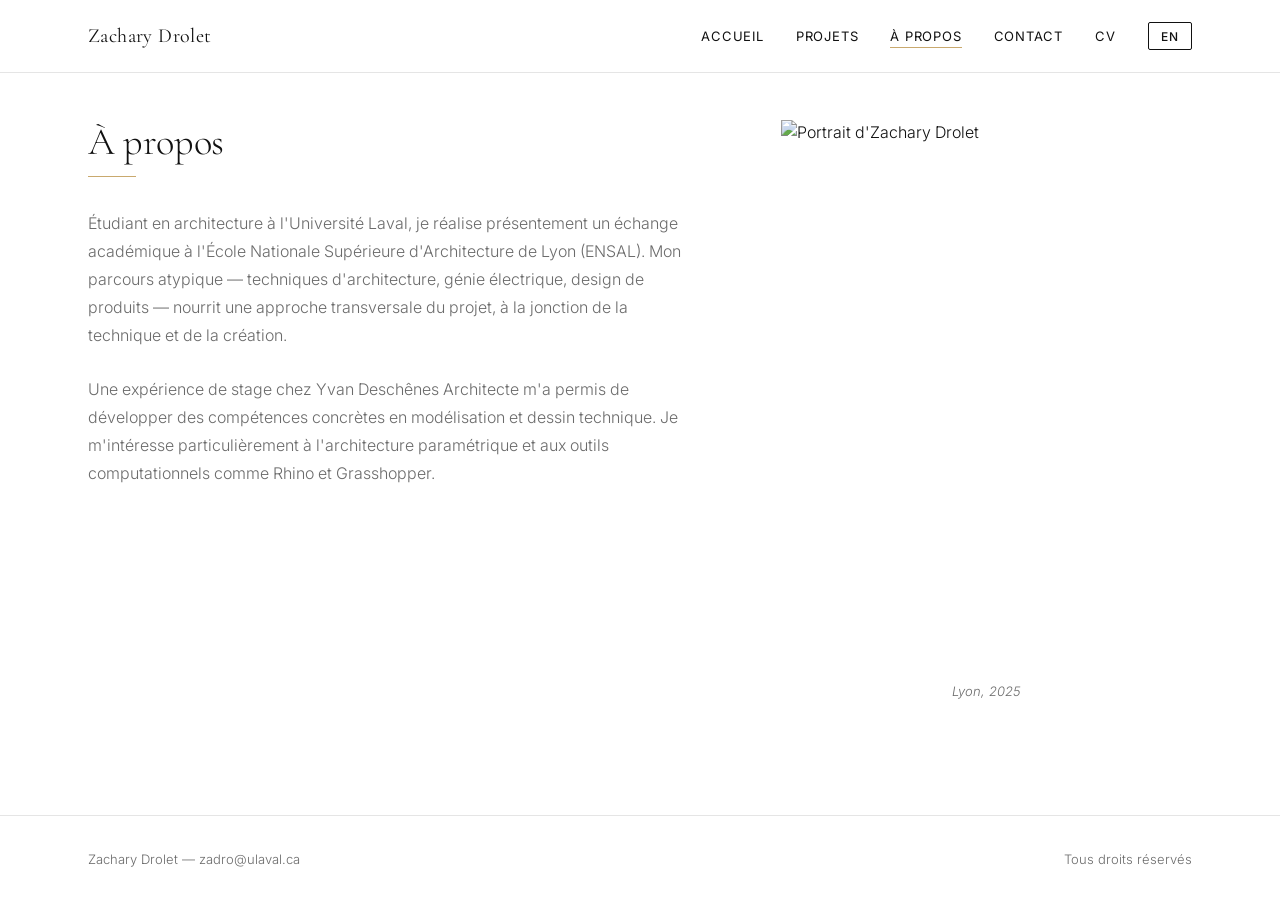
==== commit ac93328d: "feat(a-propos): remove compétences section https://claude.ai/code/session_016Bq8iJzLCGaDJQKbACegPn" ====
--- a/a-propos.html
+++ b/a-propos.html
@@ -65,32 +65,6 @@
               </p>
             </div>
 
-            <!-- Compétences -->
-            <div class="skills-section fade-in" data-delay="2">
-              <h3 data-i18n="about.skills.title">Compétences</h3>
-
-              <div class="skills-group">
-                <h4 data-i18n="about.software">Logiciels</h4>
-                <div class="tags">
-                  <span class="tag">AutoCAD</span>
-                  <span class="tag">SketchUp</span>
-                  <span class="tag">Rhino</span>
-                  <span class="tag">Grasshopper</span>
-                  <span class="tag">D5 Render</span>
-                  <span class="tag">Photoshop</span>
-                  <span class="tag">Illustrator</span>
-                  <span class="tag">InDesign</span>
-                </div>
-              </div>
-
-              <div class="skills-group">
-                <h4 data-i18n="about.languages">Langues</h4>
-                <div class="tags">
-                  <span class="tag" data-i18n="about.lang.fr">Français — natif</span>
-                  <span class="tag" data-i18n="about.lang.en">Anglais — parlé et écrit</span>
-                </div>
-              </div>
-            </div>
           </div>
 
           <!-- ── Photo ── -->
--- a/css/style.css
+++ b/css/style.css
@@ -161,6 +161,9 @@
   right: 0;
   z-index: 100;
   height: var(--nav-height);
+  background: var(--color-bg);
+  box-shadow: 0 1px 0 var(--color-border);
+  color: var(--color-text);
   transition: background var(--transition-med), box-shadow var(--transition-med);
 }
 
@@ -174,15 +177,18 @@
 /* Nav transparente sur hero uniquement */
 .nav--hero {
   background: transparent;
+  box-shadow: none;
 }
 .nav--hero .nav__logo,
 .nav--hero .nav-link,
-.nav--hero .btn-lang {
+.nav--hero .btn-lang,
+.nav--hero .nav-toggle {
   color: #FFFFFF;
 }
 .nav--hero.nav--scrolled .nav__logo,
 .nav--hero.nav--scrolled .nav-link,
-.nav--hero.nav--scrolled .btn-lang {
+.nav--hero.nav--scrolled .btn-lang,
+.nav--hero.nav--scrolled .nav-toggle {
   color: var(--color-text);
 }
 
@@ -263,6 +269,9 @@
   gap: 5px;
   padding: 6px;
   z-index: 110;
+  color: var(--color-text);
+  background: none;
+  border: none;
 }
 .nav-toggle span {
   display: block;
@@ -287,6 +296,10 @@
   overflow: hidden;
   background: #0f0f0f;
   color: #fff;
+  /* padding-top pousse le centre visuel vers le bas de la nav,
+     padding-bottom le pousse au-dessus du dégradé */
+  padding-top: var(--nav-height);
+  padding-bottom: 220px;
 }
 
 /* Canvas du maillage paramétrique */
@@ -345,20 +358,13 @@
   margin-bottom: 1.5rem;
 }
 
-.hero__title {
-  font-family: var(--font-serif);
-  font-size: clamp(3.5rem, 10vw, 8rem);
-  font-weight: 300;
-  line-height: 1.05;
-  color: #fff;
-  margin-bottom: 1.5rem;
-}
 
 .hero__tagline {
   font-size: clamp(1rem, 2vw, 1.25rem);
   font-weight: 300;
   color: rgba(255,255,255,0.7);
   letter-spacing: 0.03em;
+  margin-top: 2.5rem;
   margin-bottom: 2.5rem;
 }
 
@@ -431,8 +437,140 @@
 /* ── Grille projets ──────────────────────────────────────── */
 .projects-grid {
   display: grid;
-  grid-template-columns: repeat(auto-fill, minmax(340px, 1fr));
+  grid-template-columns: repeat(2, 1fr);
   gap: 1.5rem;
+}
+
+@media (min-width: 1000px) {
+  .projects-grid {
+    grid-template-columns: repeat(3, 1fr);
+  }
+}
+
+/* ── Featured projects (accueil) ────────────────────────── */
+.featured-grid {
+  display: flex;
+  flex-direction: column;
+  margin-top: 3rem;
+}
+
+.featured-project {
+  display: grid;
+  grid-template-columns: 5fr 6fr;
+  grid-template-areas: "info img";
+  gap: clamp(2.5rem, 5vw, 5rem);
+  padding: clamp(3rem, 6vw, 5rem) 0;
+  border-top: 1px solid var(--color-border);
+  text-decoration: none;
+  color: inherit;
+  align-items: center;
+}
+
+.featured-grid .featured-project:last-child {
+  border-bottom: 1px solid var(--color-border);
+}
+
+.featured-project:nth-child(even) {
+  grid-template-areas: "img info";
+  grid-template-columns: 6fr 5fr;
+}
+
+.featured-project__info { grid-area: info; }
+.featured-project__img  { grid-area: img; }
+
+.featured-project__img {
+  aspect-ratio: 4/3;
+  overflow: hidden;
+}
+
+.featured-project__img img {
+  width: 100%;
+  height: 100%;
+  object-fit: cover;
+  display: block;
+  transition: transform 0.6s ease;
+}
+
+.featured-project:hover .featured-project__img img {
+  transform: scale(1.04);
+}
+
+.featured-project__info {
+  display: flex;
+  flex-direction: column;
+}
+
+.featured-project__number {
+  font-size: 0.6875rem;
+  font-weight: 500;
+  letter-spacing: 0.2em;
+  text-transform: uppercase;
+  color: var(--color-accent);
+  margin-bottom: 0.4rem;
+}
+
+.featured-project__type {
+  font-size: 0.75rem;
+  letter-spacing: 0.12em;
+  text-transform: uppercase;
+  color: var(--color-muted);
+  margin-bottom: 1.5rem;
+}
+
+.featured-project__title {
+  font-family: var(--font-serif);
+  font-size: clamp(2rem, 3.5vw, 3rem);
+  font-weight: 300;
+  line-height: 1.1;
+  color: var(--color-text);
+  margin-bottom: 1.25rem;
+  transition: color 0.2s ease;
+}
+
+.featured-project:hover .featured-project__title {
+  color: var(--color-accent);
+}
+
+.featured-project__desc {
+  font-size: 0.9375rem;
+  line-height: 1.8;
+  color: var(--color-muted);
+  margin-bottom: 1.5rem;
+}
+
+.featured-project__meta {
+  font-size: 0.8125rem;
+  color: var(--color-muted);
+  letter-spacing: 0.03em;
+  margin-bottom: 2rem;
+}
+
+.featured-project__cta {
+  display: inline-flex;
+  align-items: center;
+  gap: 0.5rem;
+  font-size: 0.75rem;
+  font-weight: 500;
+  letter-spacing: 0.12em;
+  text-transform: uppercase;
+  color: var(--color-text);
+  transition: color 0.2s ease, gap 0.2s ease;
+}
+
+.featured-project:hover .featured-project__cta {
+  color: var(--color-accent);
+  gap: 0.9rem;
+}
+
+@media (max-width: 768px) {
+  .featured-project,
+  .featured-project:nth-child(even) {
+    grid-template-columns: 1fr;
+    grid-template-areas: "img" "info";
+    padding: 2.5rem 0;
+    gap: 1.5rem;
+  }
+  .featured-project__img { aspect-ratio: 16/9; }
 }
 
 .project-card {
@@ -595,27 +733,6 @@
 }
 
 /* ── Contact ─────────────────────────────────────────────── */
-.contact-grid {
-  display: grid;
-  grid-template-columns: 1fr 1fr;
-  gap: clamp(2rem, 6vw, 5rem);
-  align-items: start;
-}
-
-.contact-info h2 {
-  margin-bottom: 1rem;
-}
-
-.contact-info p {
-  margin-bottom: 2rem;
-}
-
-.contact-detail {
-  display: flex;
-  flex-direction: column;
-  gap: 1rem;
-}
-
 .contact-detail-item {
   display: flex;
   flex-direction: column;
@@ -636,88 +753,6 @@
 }
 
 .contact-detail-value a:hover { color: var(--color-accent); }
-
-/* Formulaire */
-.form {
-  display: flex;
-  flex-direction: column;
-  gap: 1.25rem;
-}
-
-.form-group {
-  display: flex;
-  flex-direction: column;
-  gap: 0.375rem;
-}
-
-.form-label {
-  font-size: 0.75rem;
-  font-weight: 500;
-  letter-spacing: 0.08em;
-  text-transform: uppercase;
-  color: var(--color-muted);
-}
-
-.form-input,
-.form-select,
-.form-textarea {
-  width: 100%;
-  padding: 0.875rem 1rem;
-  font-family: var(--font-sans);
-  font-size: 0.9375rem;
-  font-weight: 300;
-  color: var(--color-text);
-  background: var(--color-bg);
-  border: 1px solid var(--color-border);
-  border-radius: var(--radius);
-  outline: none;
-  transition: border-color var(--transition-fast), box-shadow var(--transition-fast);
-  appearance: none;
-}
-
-.form-input:focus,
-.form-select:focus,
-.form-textarea:focus {
-  border-color: var(--color-accent);
-  box-shadow: 0 0 0 3px rgba(201, 169, 110, 0.15);
-}
-
-.form-textarea {
-  min-height: 140px;
-  resize: vertical;
-}
-
-.form-checkbox {
-  display: flex;
-  align-items: flex-start;
-  gap: 0.75rem;
-  cursor: pointer;
-}
-
-.form-checkbox input[type="checkbox"] {
-  width: 16px;
-  height: 16px;
-  min-width: 16px;
-  margin-top: 3px;
-  accent-color: var(--color-accent);
-  cursor: pointer;
-}
-
-.form-checkbox-label {
-  font-size: 0.8125rem;
-  color: var(--color-muted);
-  line-height: 1.5;
-}
-
-.form-success {
-  display: none;
-  padding: 1rem 1.25rem;
-  background: rgba(201, 169, 110, 0.1);
-  border: 1px solid rgba(201, 169, 110, 0.3);
-  border-radius: var(--radius);
-  color: var(--color-accent-dark);
-  font-size: 0.9375rem;
-}
 
 /* ── CV ──────────────────────────────────────────────────── */
 .cv-header {
@@ -878,7 +913,6 @@
 @media (max-width: 900px) {
   .about-grid { grid-template-columns: 1fr; }
   .about-photo-wrapper { order: -1; max-width: 320px; }
-  .contact-grid { grid-template-columns: 1fr; }
   .cv-columns { grid-template-columns: 1fr; }
 }
 
--- a/css/animations.css
+++ b/css/animations.css
@@ -8,8 +8,8 @@
 }
 
 @keyframes pageFadeIn {
-  from { opacity: 0; transform: translateY(8px); }
-  to   { opacity: 1; transform: translateY(0); }
+  from { opacity: 0; }
+  to   { opacity: 1; }
 }
 
 /* ── Révélation au scroll (Intersection Observer) ────────── */
@@ -47,9 +47,6 @@
 
 /* ── Hero — révélation séquentielle ──────────────────────── */
 .hero-animate-1 { animation: heroReveal 1s cubic-bezier(0.25, 0.46, 0.45, 0.94) 0.2s both; }
-.hero-animate-2 { animation: heroReveal 1s cubic-bezier(0.25, 0.46, 0.45, 0.94) 0.45s both; }
-.hero-animate-3 { animation: heroReveal 1s cubic-bezier(0.25, 0.46, 0.45, 0.94) 0.7s both; }
-.hero-animate-4 { animation: heroReveal 1s cubic-bezier(0.25, 0.46, 0.45, 0.94) 0.95s both; }
 
 @keyframes heroReveal {
   from {
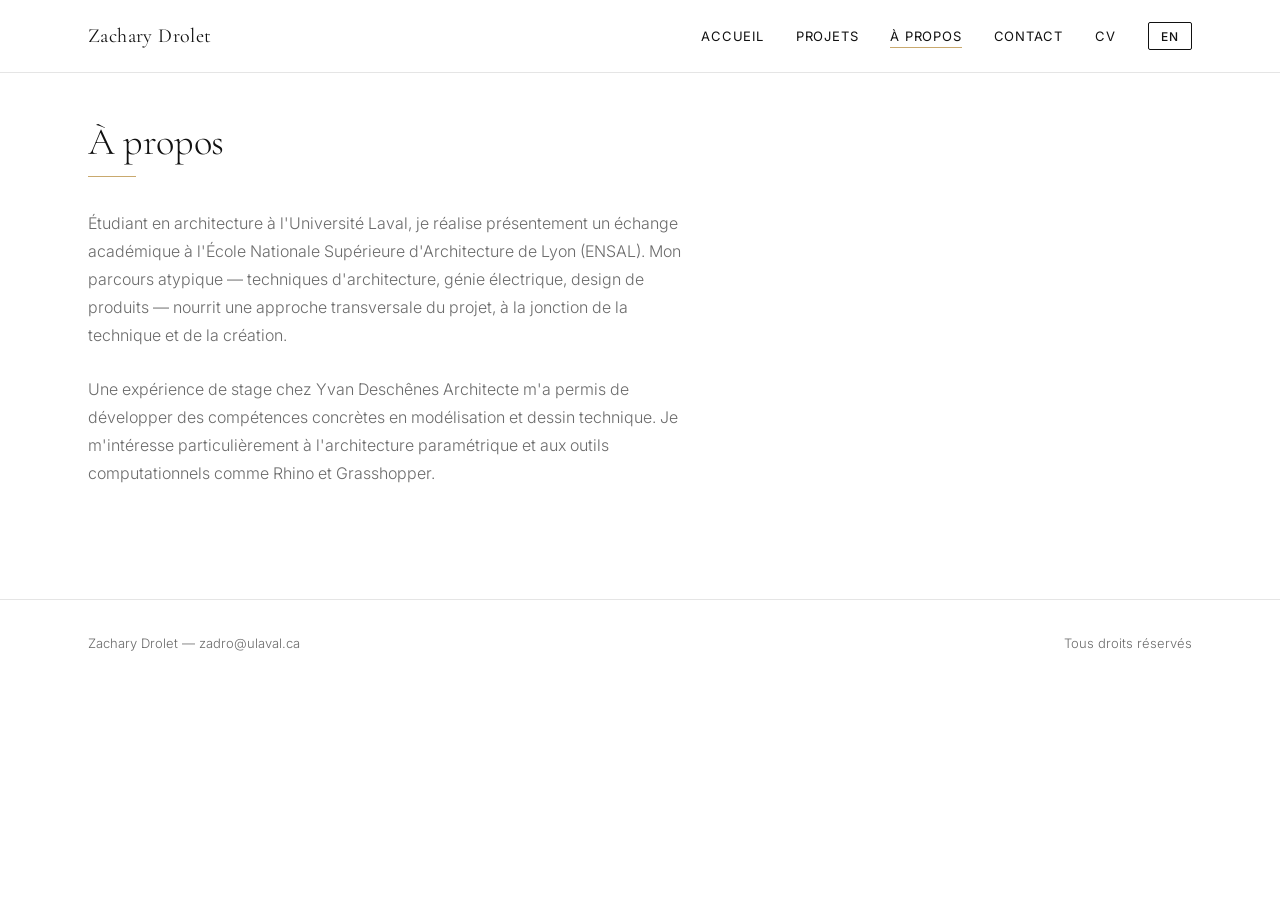
==== commit ea0fa649: "feat(about): comment out photo section" ====
--- a/a-propos.html
+++ b/a-propos.html
@@ -68,14 +68,10 @@
           </div>
 
           <!-- ── Photo ── -->
+          <!--
           <div class="about-photo-wrapper slide-right">
-            <!--
-              REMPLACER IMAGE :
-              Remplacer l'attribut src ci-dessous par votre photo :
+            <img
               src="images/portrait.jpg"
-            -->
-            <img
-              src="https://picsum.photos/seed/portrait-arch/600/800"
               alt="Portrait d'Zachary Drolet"
               class="about-photo"
               data-i18n-alt="about.photo.alt"
@@ -84,6 +80,7 @@
             >
             <p class="about-photo-caption">Lyon, 2025</p>
           </div>
+          -->
 
         </div>
       </div>
